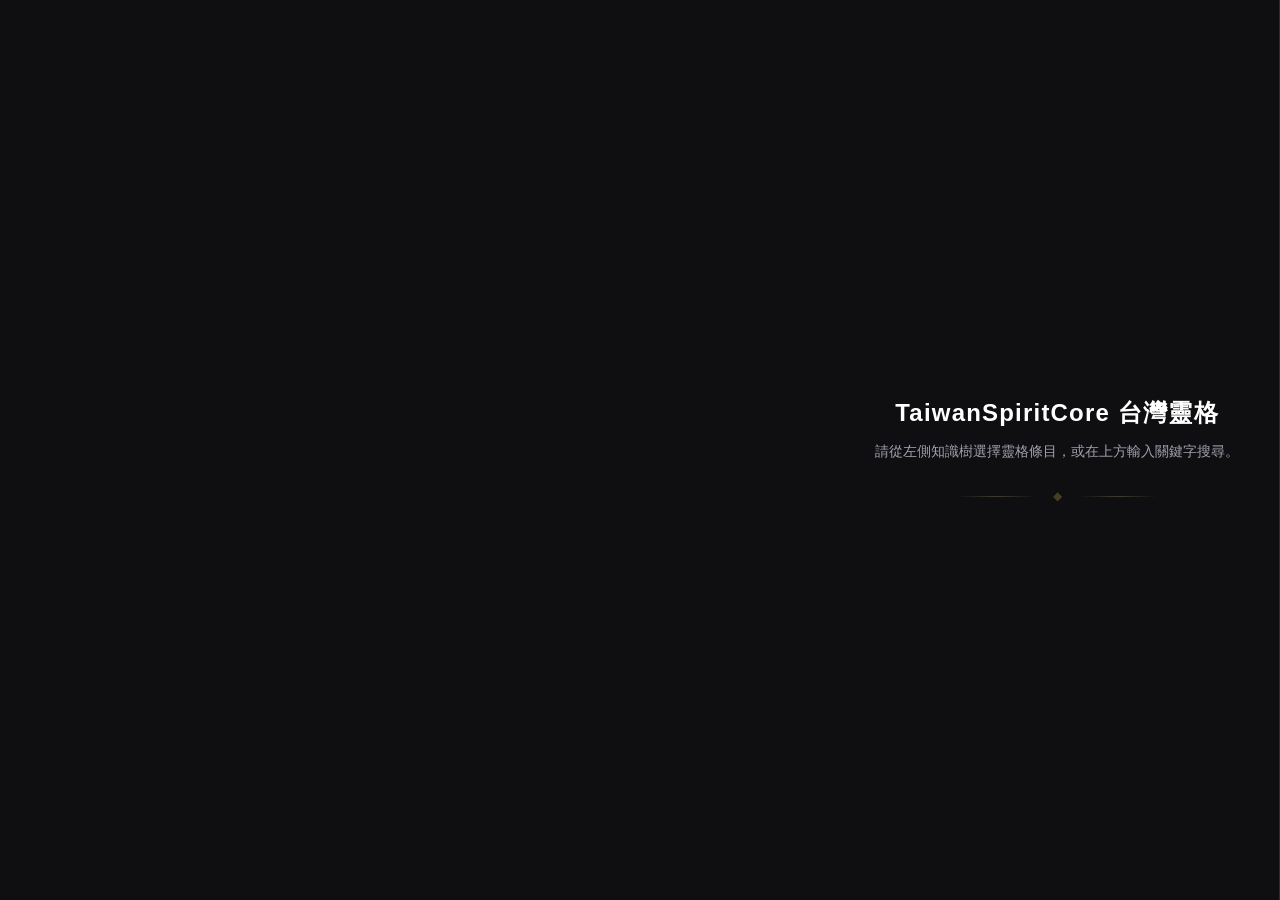
==== index.html @ 30d00a3e "feat: implement basic SPA shell and hash router" ====
<!DOCTYPE html>
<html lang="zh-Hant">
<head>
  <meta charset="UTF-8">
  <meta name="viewport" content="width=device-width, initial-scale=1.0">
  <title>TaiwanSpiritCore — 台灣靈格系統</title>
  <link rel="stylesheet" href="dashboard.css">
</head>
<body>
  <div class="layout" id="app-layout">
    
    <!-- 左側側邊欄 -->
    <aside id="sidebar">
      <div class="sidebar-header">
        <span class="sidebar-title">Taiwan Spirit Core</span>
        <input type="text" id="search-input" placeholder="搜尋靈格條目 (ID/名稱)..." autocomplete="off">
      </div>
      <nav class="tree" id="tree-container" aria-label="知識樹">
        <!-- 知識樹會在此動態生成 -->
      </nav>
    </aside>

    <!-- 右側主要內容區 -->
    <main id="content">
      <!-- 初始預設頁面 -->
      <div class="content-placeholder">
        <h1>TaiwanSpiritCore 台灣靈格</h1>
        <p>請選擇左側條目或進行搜尋。</p>
        <div class="brand-decorative">
          <div class="line"></div>
          <div class="symbol">◆</div>
          <div class="line"></div>
        </div>
      </div>
    </main>

  </div>

  <!-- 載入本地資料庫 -->
  <script src="data/database.js"></script>
  <!-- 載入主應用程式進入點 -->
  <script type="module" src="app.js"></script>
</body>
</html>
---- dashboard.css ----
/* ==========================================
   TaiwanSpiritCore — 全域設計系統 (Dark & Gold)
   ========================================== */

:root {
  --bg-dark: #0f0f11;
  --bg-sidebar: #151518;
  --bg-sidebar-hover: #262626;
  --bg-content: #121212;
  --bg-card: #1b1b22;
  --border-color: #2b2b35;
  --border-gold: rgba(200, 168, 75, 0.2);
  --text-primary: #f0f0f5;
  --text-secondary: #a0a0b0;
  --accent-gold: #c8a84b;
  --accent-gold-hover: #e0be5a;
  --font-family: "PingFang TC", "Noto Sans TC", "Microsoft JhengHei", sans-serif;
  --transition-smooth: all 0.3s cubic-bezier(0.25, 0.8, 0.25, 1);
}

*,
*::before,
*::after {
  box-sizing: border-box;
  margin: 0;
  padding: 0;
}

html,
body {
  height: 100%;
  font-family: var(--font-family);
  font-size: 14px;
  line-height: 1.6;
  color: var(--text-primary);
  background: var(--bg-dark);
  overflow: hidden;
}

/* ==========================================
   SPA Layout 排版
   ========================================== */

.layout {
  display: grid;
  grid-template-columns: 280px 1fr;
  height: 100vh;
  overflow: hidden;
}

/* 原有 dashboard 結構適配 */
.dashboard {
  display: grid;
  grid-template-columns: 260px 1fr 280px;
  grid-template-rows: 1fr 32px;
  grid-template-areas:
    "sidebar content assistant"
    "statusbar statusbar statusbar";
  height: 100vh;
  overflow: hidden;
}

.dashboard.sidebar-collapsed {
  grid-template-columns: 0 1fr 280px;
}

/* ==========================================
   左側側邊欄 (Sidebar & Knowledge Tree)
   ========================================== */

#sidebar,
.sidebar {
  grid-area: sidebar;
  display: flex;
  flex-direction: column;
  background: var(--bg-sidebar);
  color: var(--text-secondary);
  overflow: hidden;
  border-right: 1px solid var(--border-color);
}

.sidebar-header {
  padding: 16px;
  border-bottom: 1px solid var(--border-color);
  flex-shrink: 0;
}

.sidebar-title {
  display: block;
  font-size: 13px;
  font-weight: 700;
  letter-spacing: 0.1em;
  text-transform: uppercase;
  color: var(--accent-gold);
  margin-bottom: 12px;
}

#search-input {
  width: 100%;
  background: rgba(255, 255, 255, 0.05);
  border: 1px solid var(--border-color);
  border-radius: 4px;
  color: var(--text-primary);
  padding: 8px 12px;
  font-size: 12px;
  outline: none;
  transition: var(--transition-smooth);
}

#search-input:focus {
  border-color: var(--accent-gold);
  background: rgba(255, 255, 255, 0.08);
  box-shadow: 0 0 8px rgba(200, 168, 75, 0.15);
}

.tree {
  overflow-y: auto;
  flex: 1;
  padding: 12px 8px;
}

.tree-group {
  margin-bottom: 8px;
  transition: var(--transition-smooth);
}

.tree-group-toggle {
  display: flex;
  align-items: center;
  width: 100%;
  background: none;
  border: none;
  color: var(--text-secondary);
  cursor: pointer;
  font-size: 12px;
  font-weight: 600;
  letter-spacing: 0.05em;
  padding: 8px 12px;
  text-align: left;
  border-radius: 4px;
  transition: var(--transition-smooth);
}

.tree-group-toggle:hover {
  color: var(--text-primary);
  background: var(--bg-sidebar-hover);
}

.tree-group-toggle .arrow {
  display: inline-block;
  width: 16px;
  font-size: 10px;
  color: var(--accent-gold);
  transition: transform 0.2s ease;
}

.tree-group.collapsed .tree-items {
  display: none;
}

.tree-items {
  list-style: none;
  padding-left: 12px;
  margin-top: 4px;
}

.tree-item {
  margin-bottom: 2px;
}

.tree-item a,
.tree-item button {
  display: flex;
  align-items: center;
  width: 100%;
  background: none;
  border: none;
  color: var(--text-secondary);
  text-decoration: none;
  cursor: pointer;
  font-size: 12px;
  padding: 6px 12px;
  text-align: left;
  border-radius: 4px;
  transition: var(--transition-smooth);
}

.tree-item a:hover,
.tree-item button:hover {
  background: var(--bg-sidebar-hover);
  color: var(--text-primary);
}

.tree-item.active a,
.tree-item button.active {
  background: rgba(200, 168, 75, 0.1);
  color: var(--accent-gold);
  border-left: 3px solid var(--accent-gold);
  border-top-left-radius: 0;
  border-bottom-left-radius: 0;
  padding-left: 9px;
  font-weight: 600;
}

.tree-item .tree-id {
  color: var(--text-secondary);
  opacity: 0.5;
  font-size: 10px;
  font-family: monospace;
  margin-right: 8px;
  background: rgba(255, 255, 255, 0.05);
  padding: 1px 4px;
  border-radius: 2px;
}

.tree-item.active .tree-id {
  opacity: 0.8;
  background: rgba(200, 168, 75, 0.2);
  color: var(--accent-gold);
}

/* ==========================================
   右側內容區 (Main Content)
   ========================================== */

#content,
.content {
  grid-area: content;
  display: flex;
  flex-direction: column;
  background: var(--bg-dark);
  overflow-y: auto;
  border-right: 1px solid var(--border-color);
  position: relative;
}

/* 滾動條樣式優化 */
::-webkit-scrollbar {
  width: 6px;
  height: 6px;
}
::-webkit-scrollbar-track {
  background: transparent;
}
::-webkit-scrollbar-thumb {
  background: var(--border-color);
  border-radius: 3px;
}
::-webkit-scrollbar-thumb:hover {
  background: var(--accent-gold);
}

/* 麵包屑導航 */
.breadcrumbs {
  font-size: 11px;
  color: var(--text-secondary);
  margin-bottom: 12px;
  letter-spacing: 0.05em;
}

.breadcrumbs a {
  color: var(--text-secondary);
  text-decoration: none;
  transition: var(--transition-smooth);
}

.breadcrumbs a:hover {
  color: var(--accent-gold);
}

.breadcrumbs span {
  color: var(--accent-gold);
}

.content-header {
  padding: 32px 40px 20px;
  border-bottom: 1px solid var(--border-color);
  flex-shrink: 0;
  background: linear-gradient(180deg, rgba(200, 168, 75, 0.02) 0%, transparent 100%);
}

.content-title {
  font-size: 26px;
  font-weight: 700;
  color: #ffffff;
  letter-spacing: 0.02em;
  margin-bottom: 6px;
  text-shadow: 0 2px 10px rgba(0,0,0,0.5);
}

.content-subtitle {
  font-size: 14px;
  color: var(--text-secondary);
  margin-bottom: 16px;
}

.content-meta {
  display: flex;
  flex-wrap: wrap;
  gap: 16px;
  font-size: 12px;
}

.meta-item {
  display: inline-flex;
  align-items: center;
  gap: 6px;
  background: rgba(255, 255, 255, 0.03);
  padding: 4px 10px;
  border-radius: 4px;
  border: 1px solid var(--border-color);
}

.meta-label {
  color: var(--text-secondary);
  font-size: 11px;
}

.meta-val {
  color: var(--text-primary);
  font-weight: 500;
}

.meta-val.badge {
  color: var(--accent-gold);
  font-weight: 600;
}

.content-body {
  flex: 1;
  padding: 32px 40px;
}

/* ==========================================
   內容 Markdown 元素樣式
   ========================================== */

.content-markdown h2 {
  font-size: 16px;
  font-weight: 600;
  color: var(--accent-gold);
  margin-bottom: 16px;
  padding-bottom: 8px;
  border-bottom: 1px solid var(--border-color);
  letter-spacing: 0.05em;
  display: flex;
  align-items: center;
  gap: 8px;
}

.content-markdown h2::before {
  content: "◆";
  font-size: 10px;
  color: var(--accent-gold);
}

.content-markdown h3 {
  font-size: 14px;
  font-weight: 600;
  color: #ffffff;
  margin-bottom: 12px;
  letter-spacing: 0.02em;
}

.content-markdown p {
  color: var(--text-secondary);
  font-size: 13px;
  line-height: 1.7;
  margin-bottom: 16px;
}

.summary-box {
  background: rgba(255, 255, 255, 0.02);
  border: 1px solid var(--border-color);
  border-left: 3px solid var(--accent-gold);
  padding: 20px;
  border-radius: 4px;
  margin-bottom: 24px;
  box-shadow: 0 4px 20px rgba(0, 0, 0, 0.2);
}

.summary-box p {
  margin-bottom: 0;
  color: var(--text-primary);
  font-size: 14px;
}

/* 雙欄資訊網格 */
.info-grid {
  display: grid;
  grid-template-columns: 1fr 1fr;
  gap: 24px;
  margin-bottom: 28px;
}

.grid-card {
  background: var(--bg-card);
  border: 1px solid var(--border-color);
  border-radius: 6px;
  padding: 20px;
  box-shadow: 0 4px 30px rgba(0, 0, 0, 0.25);
  transition: var(--transition-smooth);
}

.grid-card:hover {
  border-color: rgba(200, 168, 75, 0.3);
  transform: translateY(-2px);
}

.meta-group {
  margin-bottom: 12px;
}

.meta-group:last-child {
  margin-bottom: 0;
}

.meta-group label {
  display: block;
  font-size: 11px;
  color: var(--text-secondary);
  margin-bottom: 6px;
}

.tag-container {
  display: flex;
  flex-wrap: wrap;
  gap: 6px;
}

.tag {
  font-size: 11px;
  padding: 3px 8px;
  border-radius: 4px;
  border: 1px solid rgba(255, 255, 255, 0.05);
}

.tag-region {
  background: rgba(200, 168, 75, 0.1);
  color: var(--accent-gold);
  border-color: rgba(200, 168, 75, 0.2);
}

.tag-city {
  background: rgba(74, 144, 226, 0.1);
  color: #4a90e2;
  border-color: rgba(74, 144, 226, 0.2);
}

.tag-landscape {
  background: rgba(46, 204, 113, 0.1);
  color: #2ecc71;
  border-color: rgba(46, 204, 113, 0.2);
}

.empty-tag {
  color: var(--text-secondary);
  opacity: 0.5;
  font-size: 11px;
}

/* 列表樣式 */
.styled-list {
  list-style: none;
}

.styled-list li {
  position: relative;
  padding-left: 16px;
  margin-bottom: 8px;
  font-size: 13px;
  color: var(--text-secondary);
}

.styled-list li::before {
  content: "└─";
  position: absolute;
  left: 0;
  color: var(--accent-gold);
  font-size: 11px;
}

.tips-list li::before {
  content: "✦";
  color: var(--accent-gold);
}

/* 預設載入與預留位置 */
.content-placeholder {
  flex: 1;
  display: flex;
  flex-direction: column;
  align-items: center;
  justify-content: center;
  padding: 40px;
  text-align: center;
  color: var(--text-secondary);
}

.content-placeholder h1 {
  font-size: 24px;
  color: #ffffff;
  margin-bottom: 8px;
  letter-spacing: 0.05em;
}

.brand-decorative {
  display: flex;
  align-items: center;
  gap: 16px;
  margin-top: 24px;
  opacity: 0.3;
}

.brand-decorative .line {
  width: 80px;
  height: 1px;
  background: linear-gradient(90deg, transparent, var(--accent-gold), transparent);
}

.brand-decorative .symbol {
  font-size: 12px;
  color: var(--accent-gold);
}

/* 錯誤提示 */
.content-error {
  padding: 40px;
  text-align: center;
}

.content-error h2 {
  color: #ff4a4a;
  font-size: 20px;
  margin-bottom: 12px;
}

.btn-back {
  display: inline-block;
  margin-top: 20px;
  background: transparent;
  border: 1px solid var(--accent-gold);
  color: var(--accent-gold);
  padding: 8px 20px;
  text-decoration: none;
  font-size: 12px;
  border-radius: 4px;
  transition: var(--transition-smooth);
}

.btn-back:hover {
  background: var(--accent-gold);
  color: #000;
  box-shadow: 0 4px 15px rgba(200, 168, 75, 0.3);
}

/* 主題清單網格 */
.theme-grid {
  display: grid;
  grid-template-columns: repeat(auto-fill, minmax(280px, 1fr));
  gap: 20px;
}

.theme-item-card {
  background: var(--bg-card);
  border: 1px solid var(--border-color);
  border-radius: 6px;
  padding: 20px;
  display: flex;
  flex-direction: column;
  justify-content: space-between;
  min-height: 140px;
  transition: var(--transition-smooth);
}

.theme-item-card:hover {
  border-color: var(--accent-gold);
  box-shadow: 0 4px 20px rgba(200, 168, 75, 0.1);
  transform: translateY(-2px);
}

.theme-item-card h3 a {
  color: #ffffff;
  text-decoration: none;
  font-size: 15px;
  font-weight: 600;
  transition: var(--transition-smooth);
}

.theme-item-card h3 a:hover {
  color: var(--accent-gold);
}

.theme-item-desc {
  font-size: 12px;
  color: var(--text-secondary);
  margin-top: 8px;
  margin-bottom: 12px;
  line-height: 1.5;
  display: -webkit-box;
  -webkit-line-clamp: 2;
  -webkit-box-orient: vertical;
  overflow: hidden;
}

.theme-item-footer {
  display: flex;
  justify-content: space-between;
  align-items: center;
  font-size: 10px;
  color: var(--text-secondary);
  opacity: 0.7;
}

.theme-item-footer code {
  background: rgba(255, 255, 255, 0.05);
  padding: 1px 4px;
  border-radius: 2px;
}

/* ==========================================
   動畫效果 (Animations)
   ========================================== */

@keyframes fadeIn {
  from {
    opacity: 0;
    transform: translateY(6px);
  }
  to {
    opacity: 1;
    transform: translateY(0);
  }
}

.animate-fade-in {
  animation: fadeIn 0.4s cubic-bezier(0.25, 0.8, 0.25, 1) forwards;
}
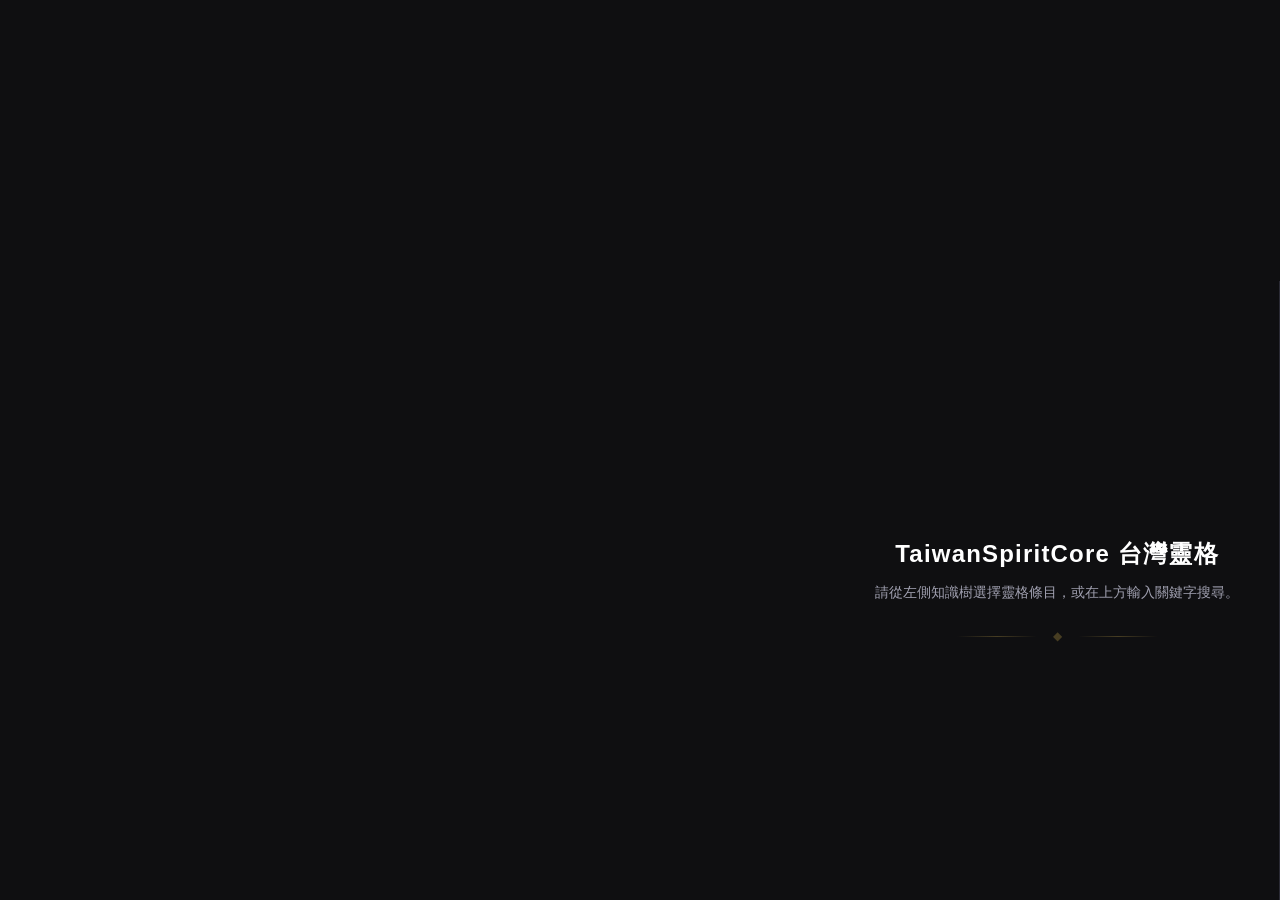
==== commit 0febad13: "feat: implement global search engine and UI dynamic renderer" ====
--- a/index.html
+++ b/index.html
@@ -38,7 +38,12 @@
 
   <!-- 載入本地資料庫 -->
   <script src="data/database.js"></script>
+  <!-- 載入相關模組 -->
+  <script src="modules/data-loader.js"></script>
+  <script src="modules/router.js"></script>
+  <script src="modules/search.js"></script>
+  <script src="modules/renderer.js"></script>
   <!-- 載入主應用程式進入點 -->
-  <script type="module" src="app.js"></script>
+  <script src="app.js"></script>
 </body>
 </html>
--- a/dashboard.css
+++ b/dashboard.css
@@ -636,3 +636,129 @@
 .animate-fade-in {
   animation: fadeIn 0.4s cubic-bezier(0.25, 0.8, 0.25, 1) forwards;
 }
+
+/* ==========================================
+   Task 3 UI 卡片與元素渲染擴展
+   ========================================== */
+
+/* details & summary 左側導航適配 */
+details.tree-group summary {
+  list-style: none;
+  outline: none;
+}
+
+details.tree-group summary::-webkit-details-marker {
+  display: none;
+}
+
+details.tree-group .tree-group-toggle .arrow {
+  transform: rotate(-90deg);
+  transition: transform 0.2s cubic-bezier(0.25, 0.8, 0.25, 1);
+}
+
+details.tree-group[open] .tree-group-toggle .arrow {
+  transform: rotate(0deg);
+}
+
+/* Card 容器 */
+.card.detail-card {
+  background: var(--bg-card);
+  border: 1px solid var(--border-color);
+  border-radius: 8px;
+  padding: 32px 40px;
+  margin-bottom: 24px;
+  box-shadow: 0 10px 40px rgba(0, 0, 0, 0.35);
+  transition: border-color 0.4s ease, box-shadow 0.4s ease, transform 0.4s ease;
+  position: relative;
+  overflow: hidden;
+}
+
+.card.detail-card:hover {
+  border-color: rgba(200, 168, 75, 0.25);
+  box-shadow: 0 12px 50px rgba(200, 168, 75, 0.05);
+}
+
+/* 當卡片被錨點定位高亮時的視覺效果 */
+.card.detail-card.highlighted {
+  border-color: var(--accent-gold);
+  box-shadow: 0 0 25px rgba(200, 168, 75, 0.15);
+  animation: highlightPulse 2s ease-in-out;
+}
+
+@keyframes highlightPulse {
+  0% {
+    box-shadow: 0 0 0 rgba(200, 168, 75, 0);
+  }
+  30% {
+    box-shadow: 0 0 30px rgba(200, 168, 75, 0.3);
+  }
+  100% {
+    box-shadow: 0 0 25px rgba(200, 168, 75, 0.15);
+  }
+}
+
+/* Chip / 標籤 */
+.chip {
+  display: inline-block;
+  font-size: 11px;
+  padding: 4px 10px;
+  border-radius: 4px;
+  text-decoration: none;
+  border: 1px solid rgba(255, 255, 255, 0.05);
+  background: rgba(255, 255, 255, 0.03);
+  color: var(--text-secondary);
+  transition: var(--transition-smooth);
+}
+
+.chip:hover {
+  background: rgba(200, 168, 75, 0.1);
+  color: var(--accent-gold);
+  border-color: rgba(200, 168, 75, 0.2);
+}
+
+/* 圖片框與預留位置 */
+.imagebox {
+  width: 100%;
+  max-width: 600px;
+  height: 240px;
+  border-radius: 6px;
+  overflow: hidden;
+  margin-bottom: 24px;
+  background: rgba(255, 255, 255, 0.02);
+  display: flex;
+  align-items: center;
+  justify-content: center;
+  border: 1px solid var(--border-color);
+}
+
+.imagebox.pending {
+  border: 1px dashed rgba(200, 168, 75, 0.3);
+  background: rgba(200, 168, 75, 0.02);
+  color: var(--text-secondary);
+  text-align: center;
+  padding: 24px;
+}
+
+.imagebox.pending .pending-content {
+  display: flex;
+  flex-direction: column;
+  align-items: center;
+  gap: 12px;
+}
+
+.imagebox.pending .pending-icon {
+  font-size: 28px;
+  opacity: 0.6;
+}
+
+.imagebox.pending strong {
+  color: var(--accent-gold);
+}
+
+/* 主題詳細流滾動排版 */
+.theme-detail-flow {
+  display: flex;
+  flex-direction: column;
+  gap: 32px;
+  padding: 32px 40px;
+}
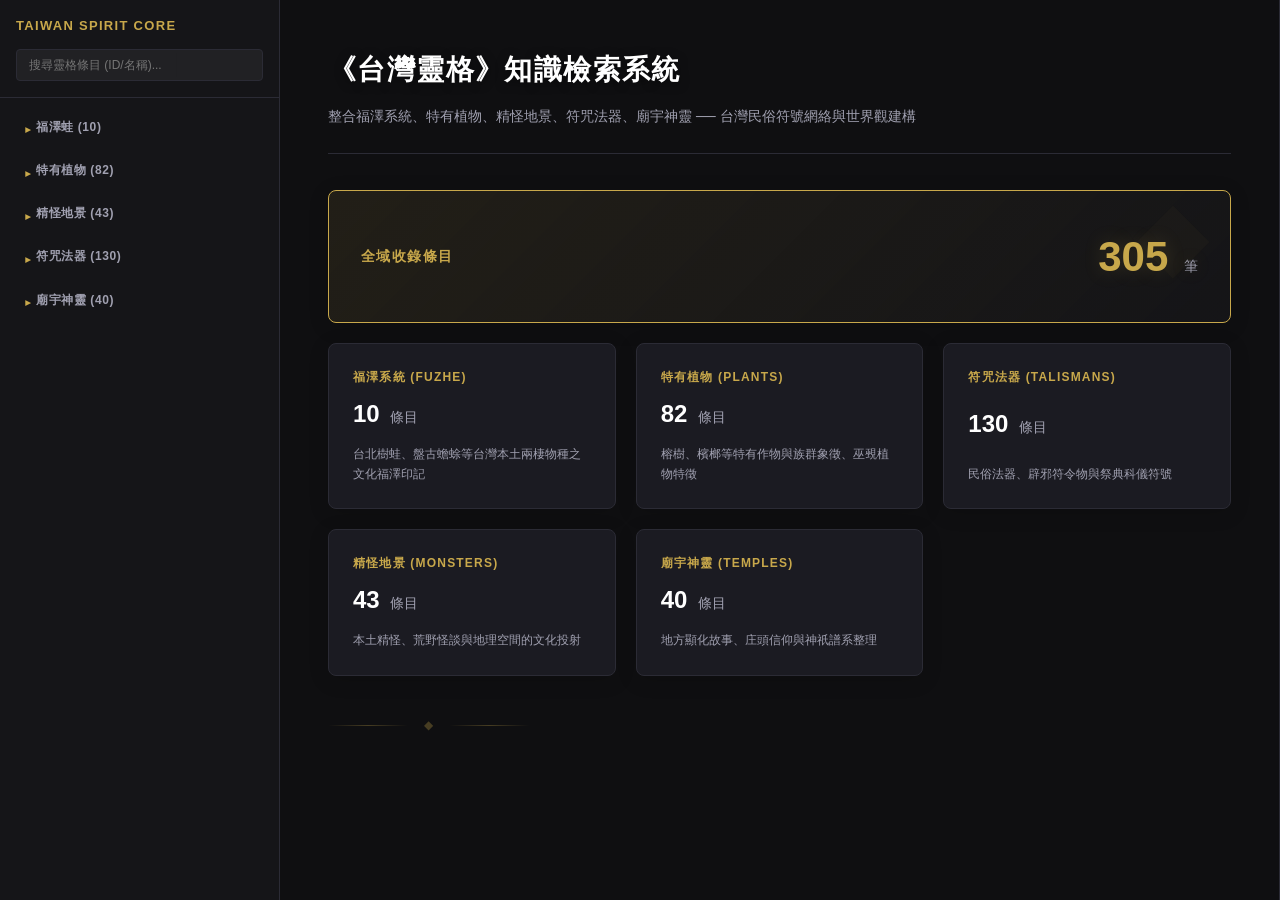
==== commit c749c563: "feat: add CMS collections and design tool interfaces" ====
--- a/index.html
+++ b/index.html
@@ -43,6 +43,8 @@
   <script src="modules/router.js"></script>
   <script src="modules/search.js"></script>
   <script src="modules/renderer.js"></script>
+  <script src="modules/stitch-interface.js"></script>
+  <script src="modules/figma-interface.js"></script>
   <!-- 載入主應用程式進入點 -->
   <script src="app.js"></script>
 </body>
--- a/dashboard.css
+++ b/dashboard.css
@@ -43,7 +43,8 @@
 
 .layout {
   display: grid;
-  grid-template-columns: 280px 1fr;
+  grid-template-columns: 280px minmax(0, 1fr);
+  grid-template-areas: "sidebar content";
   height: 100vh;
   overflow: hidden;
 }
@@ -51,7 +52,7 @@
 /* 原有 dashboard 結構適配 */
 .dashboard {
   display: grid;
-  grid-template-columns: 260px 1fr 280px;
+  grid-template-columns: 260px minmax(0, 1fr) 280px;
   grid-template-rows: 1fr 32px;
   grid-template-areas:
     "sidebar content assistant"
@@ -73,6 +74,7 @@
   grid-area: sidebar;
   display: flex;
   flex-direction: column;
+  min-width: 0;
   background: var(--bg-sidebar);
   color: var(--text-secondary);
   overflow: hidden;
@@ -203,6 +205,7 @@
 }
 
 .tree-item .tree-id {
+  flex: 0 0 auto;
   color: var(--text-secondary);
   opacity: 0.5;
   font-size: 10px;
@@ -213,6 +216,13 @@
   border-radius: 2px;
 }
 
+.tree-item .tree-title {
+  min-width: 0;
+  overflow: hidden;
+  text-overflow: ellipsis;
+  white-space: nowrap;
+}
+
 .tree-item.active .tree-id {
   opacity: 0.8;
   background: rgba(200, 168, 75, 0.2);
@@ -228,6 +238,7 @@
   grid-area: content;
   display: flex;
   flex-direction: column;
+  min-width: 0;
   background: var(--bg-dark);
   overflow-y: auto;
   border-right: 1px solid var(--border-color);
@@ -286,6 +297,7 @@
   letter-spacing: 0.02em;
   margin-bottom: 6px;
   text-shadow: 0 2px 10px rgba(0,0,0,0.5);
+  overflow-wrap: anywhere;
 }
 
 .content-subtitle {
@@ -383,6 +395,7 @@
   margin-bottom: 0;
   color: var(--text-primary);
   font-size: 14px;
+  overflow-wrap: anywhere;
 }
 
 /* 雙欄資訊網格 */
@@ -395,6 +408,7 @@
 
 .grid-card {
   background: var(--bg-card);
+  min-width: 0;
   border: 1px solid var(--border-color);
   border-radius: 6px;
   padding: 20px;
@@ -762,3 +776,206 @@
   gap: 32px;
   padding: 32px 40px;
 }
+
+/* ==========================================
+   預設首頁 Bento Grid 導覽與統計數據面板
+   ========================================== */
+
+.home-dashboard {
+  padding: 48px;
+  width: 100%;
+  max-width: none;
+  margin: 0;
+  overflow-y: auto;
+  flex: 1;
+}
+
+.home-header {
+  margin-bottom: 36px;
+  border-bottom: 1px solid var(--border-color);
+  padding-bottom: 24px;
+}
+
+.home-title {
+  font-size: 28px;
+  font-weight: 700;
+  color: #ffffff;
+  margin-bottom: 12px;
+  letter-spacing: 0.05em;
+  text-shadow: 0 2px 10px rgba(0, 0, 0, 0.5);
+}
+
+.home-subtitle {
+  font-size: 14px;
+  color: var(--text-secondary);
+  line-height: 1.7;
+}
+
+.stats-bento {
+  display: grid;
+  grid-template-columns: repeat(3, 1fr);
+  gap: 20px;
+}
+
+.bento-card {
+  position: relative;
+  min-width: 0;
+  background: var(--bg-card);
+  border: 1px solid var(--border-color);
+  border-radius: 8px;
+  padding: 24px;
+  text-decoration: none;
+  color: var(--text-primary);
+  transition: var(--transition-smooth);
+  overflow: hidden;
+  box-shadow: 0 4px 20px rgba(0, 0, 0, 0.15);
+  display: flex;
+  flex-direction: column;
+  justify-content: space-between;
+}
+
+.bento-card:hover {
+  transform: translateY(-4px);
+  border-color: var(--accent-gold);
+  box-shadow: 0 8px 30px rgba(200, 168, 75, 0.15);
+}
+
+.main-stats {
+  grid-column: span 3;
+  background: linear-gradient(135deg, rgba(200, 168, 75, 0.1) 0%, rgba(21, 21, 24, 0.9) 100%);
+  border: 1px solid var(--accent-gold);
+  padding: 32px;
+  flex-direction: row;
+  align-items: center;
+}
+
+.bento-label {
+  font-size: 12px;
+  font-weight: 600;
+  color: var(--accent-gold);
+  text-transform: uppercase;
+  letter-spacing: 0.1em;
+  display: block;
+  margin-bottom: 8px;
+}
+
+.main-stats .bento-label {
+  margin-bottom: 0;
+  font-size: 14px;
+}
+
+.bento-val {
+  font-size: 24px;
+  font-weight: 700;
+  color: #ffffff;
+}
+
+.main-stats .bento-val {
+  font-size: 42px;
+  color: var(--accent-gold);
+  text-shadow: 0 0 20px rgba(200, 168, 75, 0.2);
+}
+
+.bento-val .unit {
+  font-size: 14px;
+  font-weight: 400;
+  color: var(--text-secondary);
+  margin-left: 4px;
+}
+
+.bento-desc {
+  font-size: 12px;
+  color: var(--text-secondary);
+  line-height: 1.6;
+  margin-top: 12px;
+  overflow-wrap: anywhere;
+}
+
+.bento-bg-icon {
+  position: absolute;
+  right: 20px;
+  bottom: 10px;
+  font-size: 96px;
+  color: rgba(200, 168, 75, 0.03);
+  pointer-events: none;
+  font-family: serif;
+}
+
+/* 響應式佈局 */
+@media (max-width: 900px) {
+  .layout {
+    grid-template-columns: 220px minmax(0, 1fr);
+    grid-template-areas: "sidebar content";
+  }
+
+  .dashboard {
+    grid-template-columns: 220px minmax(0, 1fr);
+    grid-template-areas:
+      "sidebar content"
+      "statusbar statusbar";
+  }
+
+  .assistant {
+    display: none;
+  }
+
+  .stats-bento {
+    grid-template-columns: repeat(2, 1fr);
+  }
+  .main-stats {
+    grid-column: span 2;
+  }
+}
+
+@media (max-width: 600px) {
+  body {
+    overflow: auto;
+  }
+
+  .layout,
+  .dashboard {
+    display: flex;
+    flex-direction: column;
+    height: auto;
+    min-height: 100vh;
+    overflow: visible;
+  }
+
+  #sidebar,
+  .sidebar {
+    max-height: 42vh;
+    border-right: none;
+    border-bottom: 1px solid var(--border-color);
+  }
+
+  #content,
+  .content {
+    min-height: 58vh;
+    border-right: none;
+  }
+
+  .content-header,
+  .content-body,
+  .theme-detail-flow,
+  .home-dashboard {
+    padding-left: 20px;
+    padding-right: 20px;
+  }
+
+  .info-grid {
+    grid-template-columns: 1fr;
+  }
+
+  .stats-bento {
+    grid-template-columns: 1fr;
+  }
+  .main-stats {
+    grid-column: span 1;
+    flex-direction: column;
+    align-items: flex-start;
+    gap: 12px;
+  }
+  .home-dashboard {
+    padding: 24px;
+  }
+}
